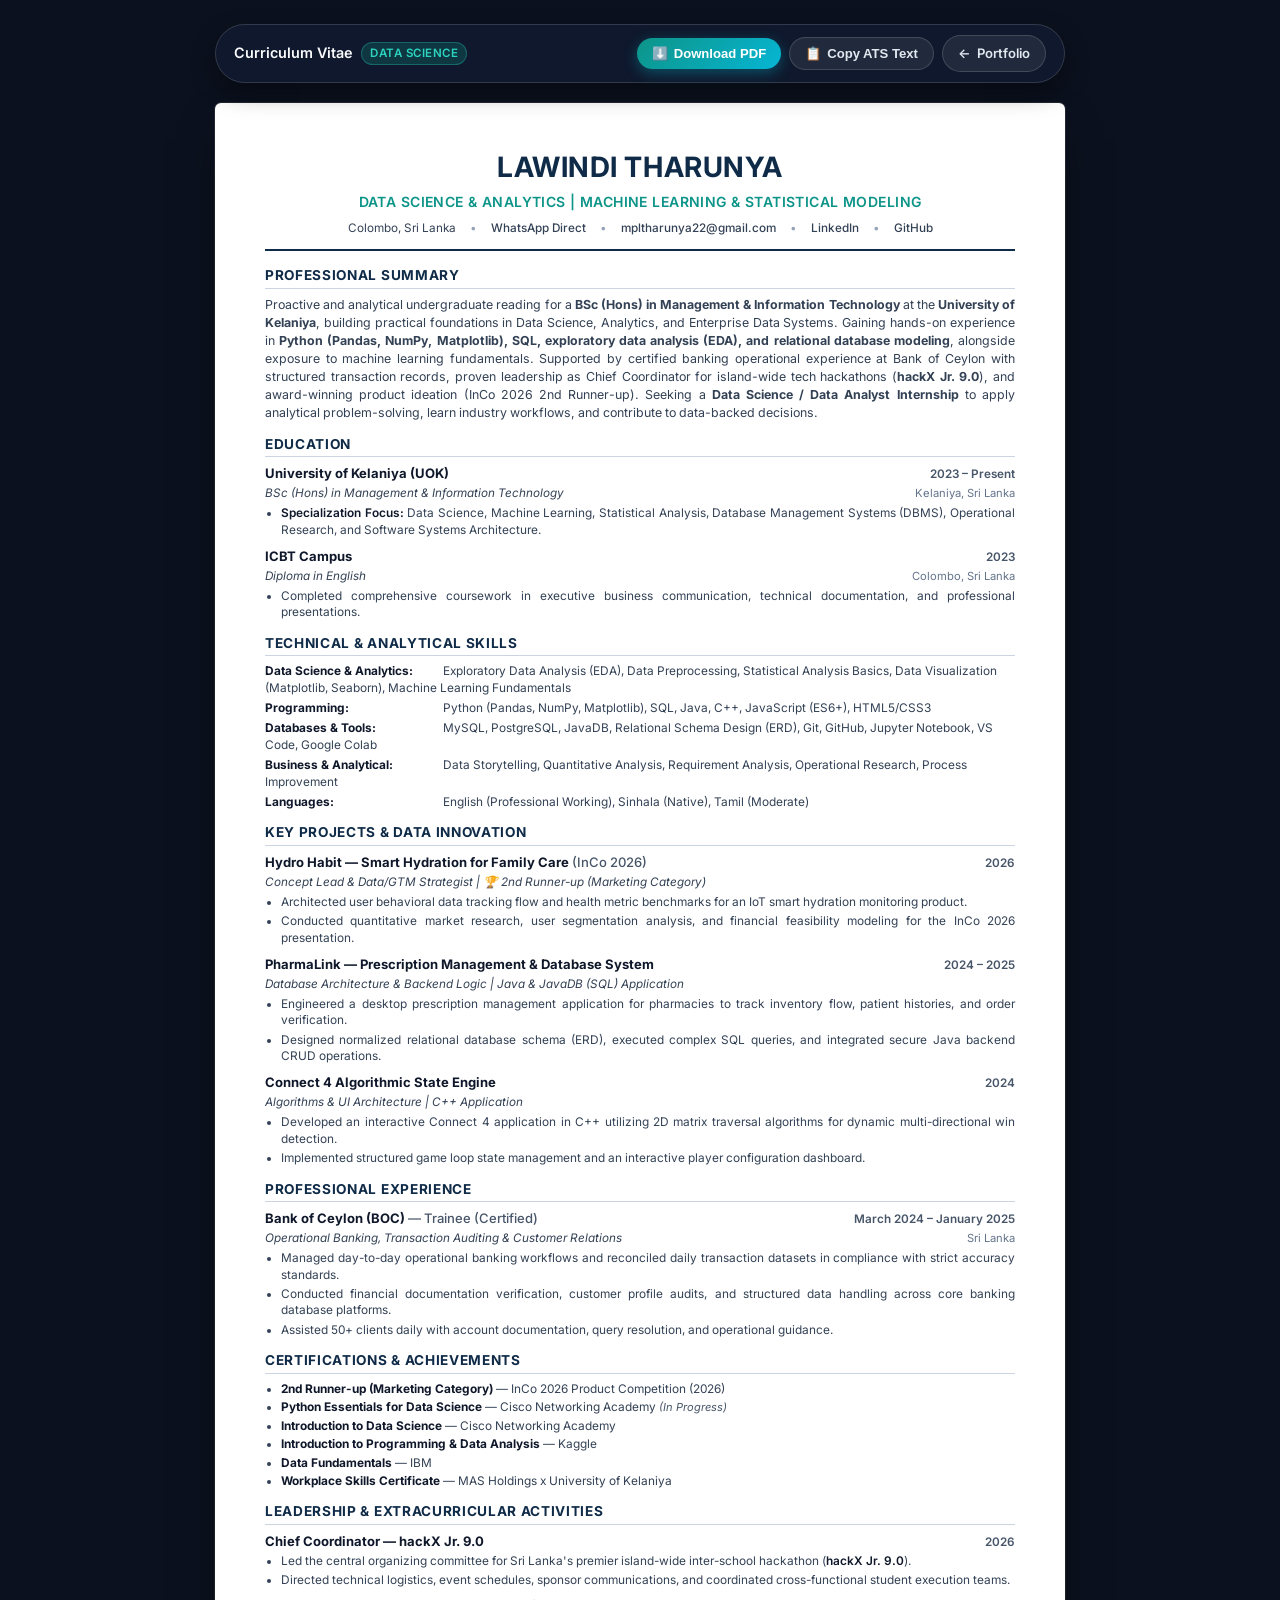
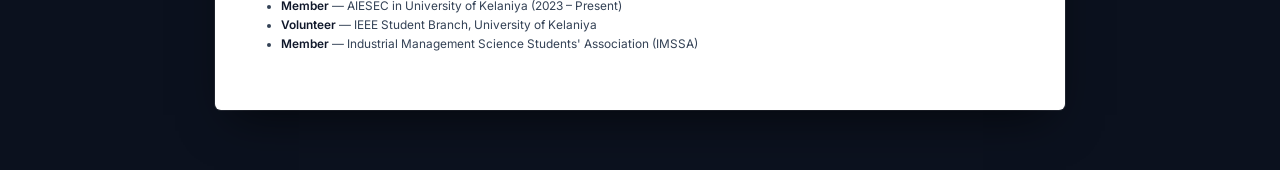
==== resume.html @ 9f5a9f1f "Update GitHub, LinkedIn, email and WhatsApp contact integrations with hidden phone display" ====
<!DOCTYPE html>
<html lang="en">
<head>
  <meta charset="UTF-8">
  <meta name="viewport" content="width=device-width, initial-scale=1.0">
  <title>Lawindi Tharunya — Data Science & Analytics Resume</title>
  <meta name="description" content="Official Resume of Lawindi Tharunya — BSc (Hons) Management & IT Undergraduate at University of Kelaniya, focusing on Data Science, Python, SQL, and Analytics.">
  <meta name="author" content="Lawindi Tharunya">

  <!-- Google Fonts: Inter -->
  <link rel="preconnect" href="https://fonts.googleapis.com">
  <link rel="preconnect" href="https://fonts.gstatic.com" crossorigin>
  <link href="https://fonts.googleapis.com/css2?family=Inter:wght@300;400;500;600;700&display=swap" rel="stylesheet">

  <style>
    /* ==========================================================================
       PROFESSIONAL EXECUTIVE DATA SCIENCE RESUME STYLESHEET
       Engineered for ATS parsing precision & executive readability:
       - Linear single-column parser hierarchy
       - Standard semantic tags (H1, H2, H3, P, UL, LI)
       - High contrast typography & optimal line height
       - Clean A4 / Letter print styles
       ========================================================================== */

    :root {
      --font-body: 'Inter', -apple-system, BlinkMacSystemFont, 'Segoe UI', Roboto, Helvetica, Arial, sans-serif;
      --bg-page: #0b111e;
      --bg-resume: #ffffff;
      --text-dark: #0f172a;
      --text-secondary: #334155;
      --text-muted: #64748b;
      --accent-navy: #0f2b48;
      --accent-teal: #0d9488;
      --border-light: #e2e8f0;
      --border-dark: #cbd5e1;
      --shadow-doc: 0 20px 45px -15px rgba(0, 0, 0, 0.6), 0 0 0 1px rgba(255, 255, 255, 0.1);
    }

    * {
      box-sizing: border-box;
      margin: 0;
      padding: 0;
    }

    body {
      font-family: var(--font-body);
      background-color: var(--bg-page);
      color: var(--text-dark);
      line-height: 1.45;
      font-size: 9.8pt;
      min-height: 100vh;
      display: flex;
      flex-direction: column;
      align-items: center;
      padding: 24px 15px 60px 15px;
      -webkit-font-smoothing: antialiased;
    }

    /* Floating Action Bar */
    .top-action-bar {
      position: sticky;
      top: 15px;
      z-index: 100;
      display: flex;
      align-items: center;
      justify-content: space-between;
      gap: 12px;
      max-width: 850px;
      width: 100%;
      margin-bottom: 20px;
      padding: 10px 18px;
      background: rgba(17, 26, 46, 0.92);
      backdrop-filter: blur(12px);
      -webkit-backdrop-filter: blur(12px);
      border: 1px solid rgba(255, 255, 255, 0.14);
      border-radius: 50px;
      box-shadow: 0 10px 25px rgba(0, 0, 0, 0.4);
    }

    .action-bar-left {
      display: flex;
      align-items: center;
      gap: 8px;
      color: #f8fafc;
      font-size: 0.9rem;
      font-weight: 600;
    }

    .action-bar-badge {
      font-size: 0.72rem;
      background: rgba(13, 148, 136, 0.25);
      color: #2dd4bf;
      padding: 2px 8px;
      border-radius: 12px;
      border: 1px solid rgba(45, 212, 191, 0.3);
      text-transform: uppercase;
      letter-spacing: 0.5px;
    }

    .action-bar-right {
      display: flex;
      align-items: center;
      gap: 8px;
    }

    .btn-action {
      display: inline-flex;
      align-items: center;
      gap: 6px;
      padding: 8px 15px;
      border-radius: 25px;
      font-size: 0.82rem;
      font-weight: 600;
      text-decoration: none;
      cursor: pointer;
      transition: all 0.2s ease;
      border: none;
    }

    .btn-primary-action {
      background: linear-gradient(135deg, #0d9488, #06b6d4);
      color: #ffffff;
      box-shadow: 0 4px 14px rgba(6, 182, 212, 0.35);
    }

    .btn-primary-action:hover {
      transform: translateY(-1px);
      box-shadow: 0 6px 18px rgba(6, 182, 212, 0.5);
    }

    .btn-secondary-action {
      background: rgba(255, 255, 255, 0.08);
      color: #e2e8f0;
      border: 1px solid rgba(255, 255, 255, 0.15);
    }

    .btn-secondary-action:hover {
      background: rgba(255, 255, 255, 0.16);
      color: #ffffff;
    }

    /* Executive Resume Document */
    .resume-document {
      width: 100%;
      max-width: 850px;
      background: var(--bg-resume);
      padding: 44px 50px;
      border-radius: 6px;
      box-shadow: var(--shadow-doc);
      color: var(--text-dark);
    }

    /* Resume Header */
    .resume-header {
      border-bottom: 2px solid var(--accent-navy);
      padding-bottom: 12px;
      margin-bottom: 15px;
      text-align: center;
    }

    .candidate-name {
      font-size: 21pt;
      font-weight: 700;
      color: var(--accent-navy);
      letter-spacing: 0.02em;
      text-transform: uppercase;
      margin-bottom: 4px;
    }

    .candidate-title {
      font-size: 10.5pt;
      font-weight: 600;
      color: var(--accent-teal);
      letter-spacing: 0.03em;
      text-transform: uppercase;
      margin-bottom: 8px;
    }

    .contact-line {
      display: flex;
      flex-wrap: wrap;
      justify-content: center;
      align-items: center;
      gap: 6px 14px;
      font-size: 8.8pt;
      color: var(--text-secondary);
    }

    .contact-item {
      display: inline-flex;
      align-items: center;
      gap: 3px;
    }

    .contact-item a {
      color: var(--text-secondary);
      text-decoration: none;
      font-weight: 500;
    }

    .contact-item a:hover {
      color: var(--accent-teal);
      text-decoration: underline;
    }

    .contact-separator {
      color: #94a3b8;
    }

    /* Section Styles */
    .resume-section {
      margin-bottom: 13px;
      page-break-inside: avoid;
    }

    .section-title {
      font-size: 10.2pt;
      font-weight: 700;
      color: var(--accent-navy);
      text-transform: uppercase;
      letter-spacing: 0.05em;
      border-bottom: 1.5px solid var(--border-dark);
      padding-bottom: 2px;
      margin-bottom: 7px;
    }

    /* Summary */
    .summary-text {
      font-size: 9.3pt;
      color: var(--text-secondary);
      line-height: 1.45;
      text-align: justify;
    }

    /* Entry Items */
    .resume-entry {
      margin-bottom: 9px;
      page-break-inside: avoid;
    }

    .entry-header {
      display: flex;
      justify-content: space-between;
      align-items: baseline;
      margin-bottom: 2px;
    }

    .entry-title {
      font-size: 9.8pt;
      font-weight: 700;
      color: #0f172a;
    }

    .entry-title .role-tag {
      font-weight: 500;
      color: #475569;
    }

    .entry-date {
      font-size: 8.8pt;
      font-weight: 600;
      color: #475569;
      text-align: right;
      white-space: nowrap;
    }

    .entry-subheader {
      display: flex;
      justify-content: space-between;
      align-items: baseline;
      font-size: 8.8pt;
      font-style: italic;
      color: #334155;
      margin-bottom: 3px;
    }

    .entry-location {
      font-style: normal;
      font-size: 8.4pt;
      color: #64748b;
    }

    /* Bullets */
    .bullet-list {
      list-style-type: disc;
      margin-left: 16px;
      padding-left: 0;
    }

    .bullet-list li {
      font-size: 8.9pt;
      color: var(--text-secondary);
      line-height: 1.38;
      margin-bottom: 3px;
      text-align: justify;
    }

    .bullet-list li strong {
      color: #0f172a;
      font-weight: 600;
    }

    /* Skills Rows */
    .skills-category-list {
      display: flex;
      flex-direction: column;
      gap: 4px;
    }

    .skill-category-row {
      font-size: 8.9pt;
      line-height: 1.38;
      color: var(--text-secondary);
    }

    .skill-category-name {
      font-weight: 700;
      color: #0f172a;
      min-width: 175px;
      display: inline-block;
    }

    /* Certifications List */
    .cert-list {
      list-style-type: disc;
      margin-left: 16px;
    }

    .cert-list li {
      font-size: 8.9pt;
      color: var(--text-secondary);
      margin-bottom: 2.5px;
      line-height: 1.35;
    }

    .cert-list li strong {
      color: #0f172a;
    }

    .cert-issuer-badge {
      font-size: 8.3pt;
      color: #475569;
      font-style: italic;
    }

    /* Toast Notification */
    .toast-popup {
      position: fixed;
      bottom: 24px;
      background: #0f172a;
      color: #f8fafc;
      padding: 10px 20px;
      border-radius: 30px;
      font-size: 0.85rem;
      font-weight: 500;
      border: 1px solid rgba(45, 212, 191, 0.4);
      box-shadow: 0 10px 25px rgba(0, 0, 0, 0.4);
      z-index: 9999;
      opacity: 0;
      transform: translateY(20px);
      transition: all 0.3s ease;
      pointer-events: none;
    }

    .toast-popup.show {
      opacity: 1;
      transform: translateY(0);
    }

    /* ==========================================================================
       PRINT STYLESHEET FOR CRISP A4 / LETTER PDF EXPORT
       ========================================================================== */
    @media print {
      @page {
        size: A4 portrait;
        margin: 10mm 12mm 10mm 12mm;
      }

      body {
        background-color: #ffffff !important;
        padding: 0 !important;
        margin: 0 !important;
        color: #000000 !important;
      }

      .top-action-bar, .toast-popup {
        display: none !important;
      }

      .resume-document {
        max-width: 100% !important;
        width: 100% !important;
        padding: 0 !important;
        margin: 0 !important;
        box-shadow: none !important;
        border-radius: 0 !important;
      }

      .resume-header {
        border-bottom-color: #000000 !important;
        margin-bottom: 10px !important;
        padding-bottom: 6px !important;
      }

      .candidate-name {
        color: #000000 !important;
        font-size: 18pt !important;
      }

      .candidate-title {
        color: #000000 !important;
        font-size: 9.5pt !important;
      }

      .section-title {
        color: #000000 !important;
        border-bottom-color: #000000 !important;
        font-size: 9.8pt !important;
        margin-bottom: 5px !important;
      }

      .resume-section {
        margin-bottom: 10px !important;
      }

      .entry-title {
        color: #000000 !important;
      }

      .bullet-list li strong {
        color: #000000 !important;
      }

      a {
        color: #000000 !important;
        text-decoration: none !important;
      }
    }

    @media screen and (max-width: 768px) {
      body {
        padding: 10px 8px 40px 8px;
      }

      .top-action-bar {
        flex-direction: column;
        align-items: stretch;
        border-radius: 16px;
      }

      .action-bar-right {
        justify-content: stretch;
      }

      .action-bar-right .btn-action {
        flex: 1;
        justify-content: center;
        padding: 8px 6px;
        font-size: 0.76rem;
      }

      .resume-document {
        padding: 24px 18px;
      }

      .candidate-name {
        font-size: 17pt;
      }

      .contact-line {
        flex-direction: column;
        gap: 4px;
      }

      .contact-separator {
        display: none;
      }

      .entry-header, .entry-subheader {
        flex-direction: column;
        align-items: flex-start;
      }

      .skill-category-name {
        display: block;
        margin-bottom: 2px;
      }
    }
  </style>
</head>
<body>

  <!-- Floating Action Bar -->
  <header class="top-action-bar" id="actionBar">
    <div class="action-bar-left">
      <span>Curriculum Vitae</span>
      <span class="action-bar-badge">Data Science</span>
    </div>
    <div class="action-bar-right">
      <button onclick="window.print()" class="btn-action btn-primary-action" title="Download or Print PDF">
        <span>⬇️</span> Download PDF
      </button>
      <button id="copyAtsBtn" class="btn-action btn-secondary-action" title="Copy ATS Plaintext Format">
        <span>📋</span> Copy ATS Text
      </button>
      <a href="index.html" class="btn-action btn-secondary-action" title="Return to Portfolio">
        <span>←</span> Portfolio
      </a>
    </div>
  </header>

  <!-- Resume Document Canvas -->
  <main class="resume-document" id="resumeDoc">

    <!-- Header -->
    <header class="resume-header">
      <h1 class="candidate-name">Lawindi Tharunya</h1>
      <div class="candidate-title">Data Science &amp; Analytics | Machine Learning &amp; Statistical Modeling</div>
      
      <div class="contact-line">
        <span class="contact-item">Colombo, Sri Lanka</span>
        <span class="contact-separator">•</span>
        <span class="contact-item"><a href="https://wa.me/94715435636" target="_blank" rel="noopener noreferrer" title="Chat on WhatsApp">WhatsApp Direct</a></span>
        <span class="contact-separator">•</span>
        <span class="contact-item"><a href="mailto:mpltharunya22@gmail.com">mpltharunya22@gmail.com</a></span>
        <span class="contact-separator">•</span>
        <span class="contact-item"><a href="https://www.linkedin.com/in/lawindi-tharunya" target="_blank" rel="noopener noreferrer">LinkedIn</a></span>
        <span class="contact-separator">•</span>
        <span class="contact-item"><a href="https://github.com/LavindiTharunya" target="_blank" rel="noopener noreferrer">GitHub</a></span>
      </div>
    </header>

    <!-- Summary -->
    <section class="resume-section">
      <h2 class="section-title">Professional Summary</h2>
      <p class="summary-text">
        Proactive and analytical undergraduate reading for a <strong>BSc (Hons) in Management &amp; Information Technology</strong> at the <strong>University of Kelaniya</strong>, building practical foundations in Data Science, Analytics, and Enterprise Data Systems. Gaining hands-on experience in <strong>Python (Pandas, NumPy, Matplotlib), SQL, exploratory data analysis (EDA), and relational database modeling</strong>, alongside exposure to machine learning fundamentals. Supported by certified banking operational experience at Bank of Ceylon with structured transaction records, proven leadership as Chief Coordinator for island-wide tech hackathons (<strong>hackX Jr. 9.0</strong>), and award-winning product ideation (InCo 2026 2nd Runner-up). Seeking a <strong>Data Science / Data Analyst Internship</strong> to apply analytical problem-solving, learn industry workflows, and contribute to data-backed decisions.
      </p>
    </section>

    <!-- Education -->
    <section class="resume-section">
      <h2 class="section-title">Education</h2>

      <div class="resume-entry">
        <div class="entry-header">
          <span class="entry-title">University of Kelaniya (UOK)</span>
          <span class="entry-date">2023 – Present</span>
        </div>
        <div class="entry-subheader">
          <span>BSc (Hons) in Management &amp; Information Technology</span>
          <span class="entry-location">Kelaniya, Sri Lanka</span>
        </div>
        <ul class="bullet-list">
          <li><strong>Specialization Focus:</strong> Data Science, Machine Learning, Statistical Analysis, Database Management Systems (DBMS), Operational Research, and Software Systems Architecture.</li>
        </ul>
      </div>

      <div class="resume-entry">
        <div class="entry-header">
          <span class="entry-title">ICBT Campus</span>
          <span class="entry-date">2023</span>
        </div>
        <div class="entry-subheader">
          <span>Diploma in English</span>
          <span class="entry-location">Colombo, Sri Lanka</span>
        </div>
        <ul class="bullet-list">
          <li>Completed comprehensive coursework in executive business communication, technical documentation, and professional presentations.</li>
        </ul>
      </div>
    </section>

    <!-- Technical & Analytical Skills -->
    <section class="resume-section">
      <h2 class="section-title">Technical &amp; Analytical Skills</h2>

      <div class="skills-category-list">
        <div class="skill-category-row">
          <span class="skill-category-name">Data Science &amp; Analytics:</span>
          <span>Exploratory Data Analysis (EDA), Data Preprocessing, Statistical Analysis Basics, Data Visualization (Matplotlib, Seaborn), Machine Learning Fundamentals</span>
        </div>
        <div class="skill-category-row">
          <span class="skill-category-name">Programming:</span>
          <span>Python (Pandas, NumPy, Matplotlib), SQL, Java, C++, JavaScript (ES6+), HTML5/CSS3</span>
        </div>
        <div class="skill-category-row">
          <span class="skill-category-name">Databases &amp; Tools:</span>
          <span>MySQL, PostgreSQL, JavaDB, Relational Schema Design (ERD), Git, GitHub, Jupyter Notebook, VS Code, Google Colab</span>
        </div>
        <div class="skill-category-row">
          <span class="skill-category-name">Business &amp; Analytical:</span>
          <span>Data Storytelling, Quantitative Analysis, Requirement Analysis, Operational Research, Process Improvement</span>
        </div>
        <div class="skill-category-row">
          <span class="skill-category-name">Languages:</span>
          <span>English (Professional Working), Sinhala (Native), Tamil (Moderate)</span>
        </div>
      </div>
    </section>

    <!-- Key Projects -->
    <section class="resume-section">
      <h2 class="section-title">Key Projects &amp; Data Innovation</h2>

      <!-- Project 1 -->
      <div class="resume-entry">
        <div class="entry-header">
          <span class="entry-title">Hydro Habit — Smart Hydration for Family Care <span class="role-tag">(InCo 2026)</span></span>
          <span class="entry-date">2026</span>
        </div>
        <div class="entry-subheader">
          <span>Concept Lead &amp; Data/GTM Strategist | 🏆 2nd Runner-up (Marketing Category)</span>
        </div>
        <ul class="bullet-list">
          <li>Architected user behavioral data tracking flow and health metric benchmarks for an IoT smart hydration monitoring product.</li>
          <li>Conducted quantitative market research, user segmentation analysis, and financial feasibility modeling for the InCo 2026 presentation.</li>
        </ul>
      </div>

      <!-- Project 2 -->
      <div class="resume-entry">
        <div class="entry-header">
          <span class="entry-title">PharmaLink — Prescription Management &amp; Database System</span>
          <span class="entry-date">2024 – 2025</span>
        </div>
        <div class="entry-subheader">
          <span>Database Architecture &amp; Backend Logic | Java &amp; JavaDB (SQL) Application</span>
        </div>
        <ul class="bullet-list">
          <li>Engineered a desktop prescription management application for pharmacies to track inventory flow, patient histories, and order verification.</li>
          <li>Designed normalized relational database schema (ERD), executed complex SQL queries, and integrated secure Java backend CRUD operations.</li>
        </ul>
      </div>

      <!-- Project 3 -->
      <div class="resume-entry">
        <div class="entry-header">
          <span class="entry-title">Connect 4 Algorithmic State Engine</span>
          <span class="entry-date">2024</span>
        </div>
        <div class="entry-subheader">
          <span>Algorithms &amp; UI Architecture | C++ Application</span>
        </div>
        <ul class="bullet-list">
          <li>Developed an interactive Connect 4 application in C++ utilizing 2D matrix traversal algorithms for dynamic multi-directional win detection.</li>
          <li>Implemented structured game loop state management and an interactive player configuration dashboard.</li>
        </ul>
      </div>
    </section>

    <!-- Professional Experience -->
    <section class="resume-section">
      <h2 class="section-title">Professional Experience</h2>

      <div class="resume-entry">
        <div class="entry-header">
          <span class="entry-title">Bank of Ceylon (BOC) <span class="role-tag">— Trainee (Certified)</span></span>
          <span class="entry-date">March 2024 – January 2025</span>
        </div>
        <div class="entry-subheader">
          <span>Operational Banking, Transaction Auditing &amp; Customer Relations</span>
          <span class="entry-location">Sri Lanka</span>
        </div>
        <ul class="bullet-list">
          <li>Managed day-to-day operational banking workflows and reconciled daily transaction datasets in compliance with strict accuracy standards.</li>
          <li>Conducted financial documentation verification, customer profile audits, and structured data handling across core banking database platforms.</li>
          <li>Assisted 50+ clients daily with account documentation, query resolution, and operational guidance.</li>
        </ul>
      </div>
    </section>

    <!-- Certifications -->
    <section class="resume-section">
      <h2 class="section-title">Certifications &amp; Achievements</h2>

      <ul class="cert-list">
        <li><strong>2nd Runner-up (Marketing Category)</strong> — InCo 2026 Product Competition (2026)</li>
        <li><strong>Python Essentials for Data Science</strong> — Cisco Networking Academy <span class="cert-issuer-badge">(In Progress)</span></li>
        <li><strong>Introduction to Data Science</strong> — Cisco Networking Academy</li>
        <li><strong>Introduction to Programming &amp; Data Analysis</strong> — Kaggle</li>
        <li><strong>Data Fundamentals</strong> — IBM</li>
        <li><strong>Workplace Skills Certificate</strong> — MAS Holdings x University of Kelaniya</li>
      </ul>
    </section>

    <!-- Leadership -->
    <section class="resume-section">
      <h2 class="section-title">Leadership &amp; Extracurricular Activities</h2>

      <div class="resume-entry">
        <div class="entry-header">
          <span class="entry-title">Chief Coordinator — hackX Jr. 9.0</span>
          <span class="entry-date">2026</span>
        </div>
        <ul class="bullet-list">
          <li>Led the central organizing committee for Sri Lanka's premier island-wide inter-school hackathon (<strong>hackX Jr. 9.0</strong>).</li>
          <li>Directed technical logistics, event schedules, sponsor communications, and coordinated cross-functional student execution teams.</li>
        </ul>
      </div>

      <div class="resume-entry" style="margin-bottom: 0;">
        <ul class="bullet-list">
          <li><strong>Member</strong> — AIESEC in University of Kelaniya (2023 – Present)</li>
          <li><strong>Volunteer</strong> — IEEE Student Branch, University of Kelaniya</li>
          <li><strong>Member</strong> — Industrial Management Science Students' Association (IMSSA)</li>
        </ul>
      </div>
    </section>

  </main>

  <div id="toastPopup" class="toast-popup">
    <span>📋</span> Plaintext ATS Resume copied to clipboard!
  </div>

  <script>
    const atsPlainText = `LAWINDI THARUNYA
Data Science & Analytics | Machine Learning & Statistical Modeling
Colombo, Sri Lanka | WhatsApp: Direct Message | Email: mpltharunya22@gmail.com
LinkedIn: linkedin.com/in/lawindi-tharunya | GitHub: github.com/LavindiTharunya

============================================================
PROFESSIONAL SUMMARY
============================================================
Proactive and analytical undergraduate reading for a BSc (Hons) in Management & Information Technology at the University of Kelaniya, building practical foundations in Data Science, Analytics, and Enterprise Data Systems. Gaining hands-on experience in Python (Pandas, NumPy, Matplotlib), SQL, exploratory data analysis (EDA), and relational database modeling, alongside exposure to machine learning fundamentals. Supported by certified banking operational experience at Bank of Ceylon with structured transaction records, proven leadership as Chief Coordinator for island-wide tech hackathons (hackX Jr. 9.0), and award-winning product ideation (InCo 2026 2nd Runner-up). Seeking a Data Science / Data Analyst Internship to apply analytical problem-solving, learn industry workflows, and contribute to data-backed decisions.

============================================================
EDUCATION
============================================================
BSc (Hons) in Management & Information Technology | 2023 - Present
University of Kelaniya, Sri Lanka
- Specialization Focus: Data Science, Machine Learning, Statistical Analysis, Database Management Systems (DBMS), Operational Research, and Software Systems Architecture.

Diploma in English | 2023
ICBT Campus, Sri Lanka
- Coursework: Executive Business Communication, Technical Documentation, Professional Presentations.

============================================================
TECHNICAL & ANALYTICAL SKILLS
============================================================
- Data Science & Analytics: Exploratory Data Analysis (EDA), Data Preprocessing, Statistical Analysis Basics, Data Visualization (Matplotlib, Seaborn), Machine Learning Fundamentals
- Programming: Python (Pandas, NumPy, Matplotlib), SQL, Java, C++, JavaScript (ES6+), HTML5/CSS3
- Databases & Tools: MySQL, PostgreSQL, JavaDB, Relational Schema Design (ERD), Git, GitHub, Jupyter Notebook, VS Code, Google Colab
- Business & Analytical: Data Storytelling, Quantitative Analysis, Requirement Analysis, Operational Research, Process Improvement
- Languages: English (Professional Working), Sinhala (Native), Tamil (Moderate)

============================================================
KEY PROJECTS & DATA INNOVATION
============================================================
Hydro Habit - Smart Hydration for Family Care (InCo 2026) | 2026
Role: Concept Lead & Data/GTM Strategist | Award: 2nd Runner-up (Marketing Category)
- Architected user behavioral data tracking flow and health metric benchmarks for an IoT smart hydration monitoring product.
- Conducted quantitative market research, user segmentation analysis, and financial feasibility modeling for InCo 2026.

PharmaLink - Prescription Management & Database System | 2024 - 2025
Role: Database Architecture & Backend Logic | Stack: Java, JavaDB, SQL
- Engineered a desktop prescription management application for pharmacies to track inventory flow and patient records.
- Designed normalized relational database schema (ERD), implemented SQL queries, and integrated Java CRUD operations.

Connect 4 Algorithmic State Engine | 2024
Role: Algorithms & UI Architecture | Stack: C++
- Developed an interactive Connect 4 application in C++ utilizing 2D matrix traversal algorithms for dynamic win detection.
- Implemented structured game loop state management and an interactive player configuration dashboard.

============================================================
PROFESSIONAL EXPERIENCE
============================================================
Bank of Ceylon (BOC) | Trainee (Certified)
March 2024 - January 2025 | Sri Lanka
- Managed day-to-day operational banking workflows and reconciled daily transaction datasets in compliance with strict accuracy standards.
- Conducted financial documentation verification, customer profile audits, and structured data handling across core banking database platforms.
- Assisted 50+ clients daily with account documentation, query resolution, and operational guidance.

============================================================
CERTIFICATIONS & AWARDS
============================================================
- 2nd Runner-up (Marketing Category) - InCo 2026 Product Competition (2026)
- Python Essentials for Data Science - Cisco Networking Academy (In Progress)
- Introduction to Data Science - Cisco Networking Academy
- Introduction to Programming & Data Analysis - Kaggle
- Data Fundamentals - IBM
- Workplace Skills Certificate - MAS Holdings x University of Kelaniya

============================================================
LEADERSHIP & EXTRACURRICULAR INVOLVEMENT
============================================================
- Chief Coordinator - hackX Jr. 9.0 (2026): Led central organizing committee for premier island-wide inter-school hackathon.
- Member - AIESEC in University of Kelaniya (2023 - Present)
- Volunteer - IEEE Student Branch, University of Kelaniya
- Member - Industrial Management Science Students' Association (IMSSA)`;

    function showToast() {
      const toast = document.getElementById('toastPopup');
      if (!toast) return;
      toast.classList.add('show');
      setTimeout(() => toast.classList.remove('show'), 2600);
    }

    const copyBtn = document.getElementById('copyAtsBtn');
    if (copyBtn) {
      copyBtn.addEventListener('click', () => {
        navigator.clipboard.writeText(atsPlainText).then(() => {
          showToast();
        }).catch(() => {
          const ta = document.createElement('textarea');
          ta.value = atsPlainText;
          document.body.appendChild(ta);
          ta.select();
          document.execCommand('copy');
          document.body.removeChild(ta);
          showToast();
        });
      });
    }

    window.addEventListener('DOMContentLoaded', () => {
      const urlParams = new URLSearchParams(window.location.search);
      if (urlParams.get('print') === 'true' || urlParams.get('download') === 'pdf') {
        setTimeout(() => {
          window.print();
        }, 400);
      }
    });
  </script>
</body>
</html>
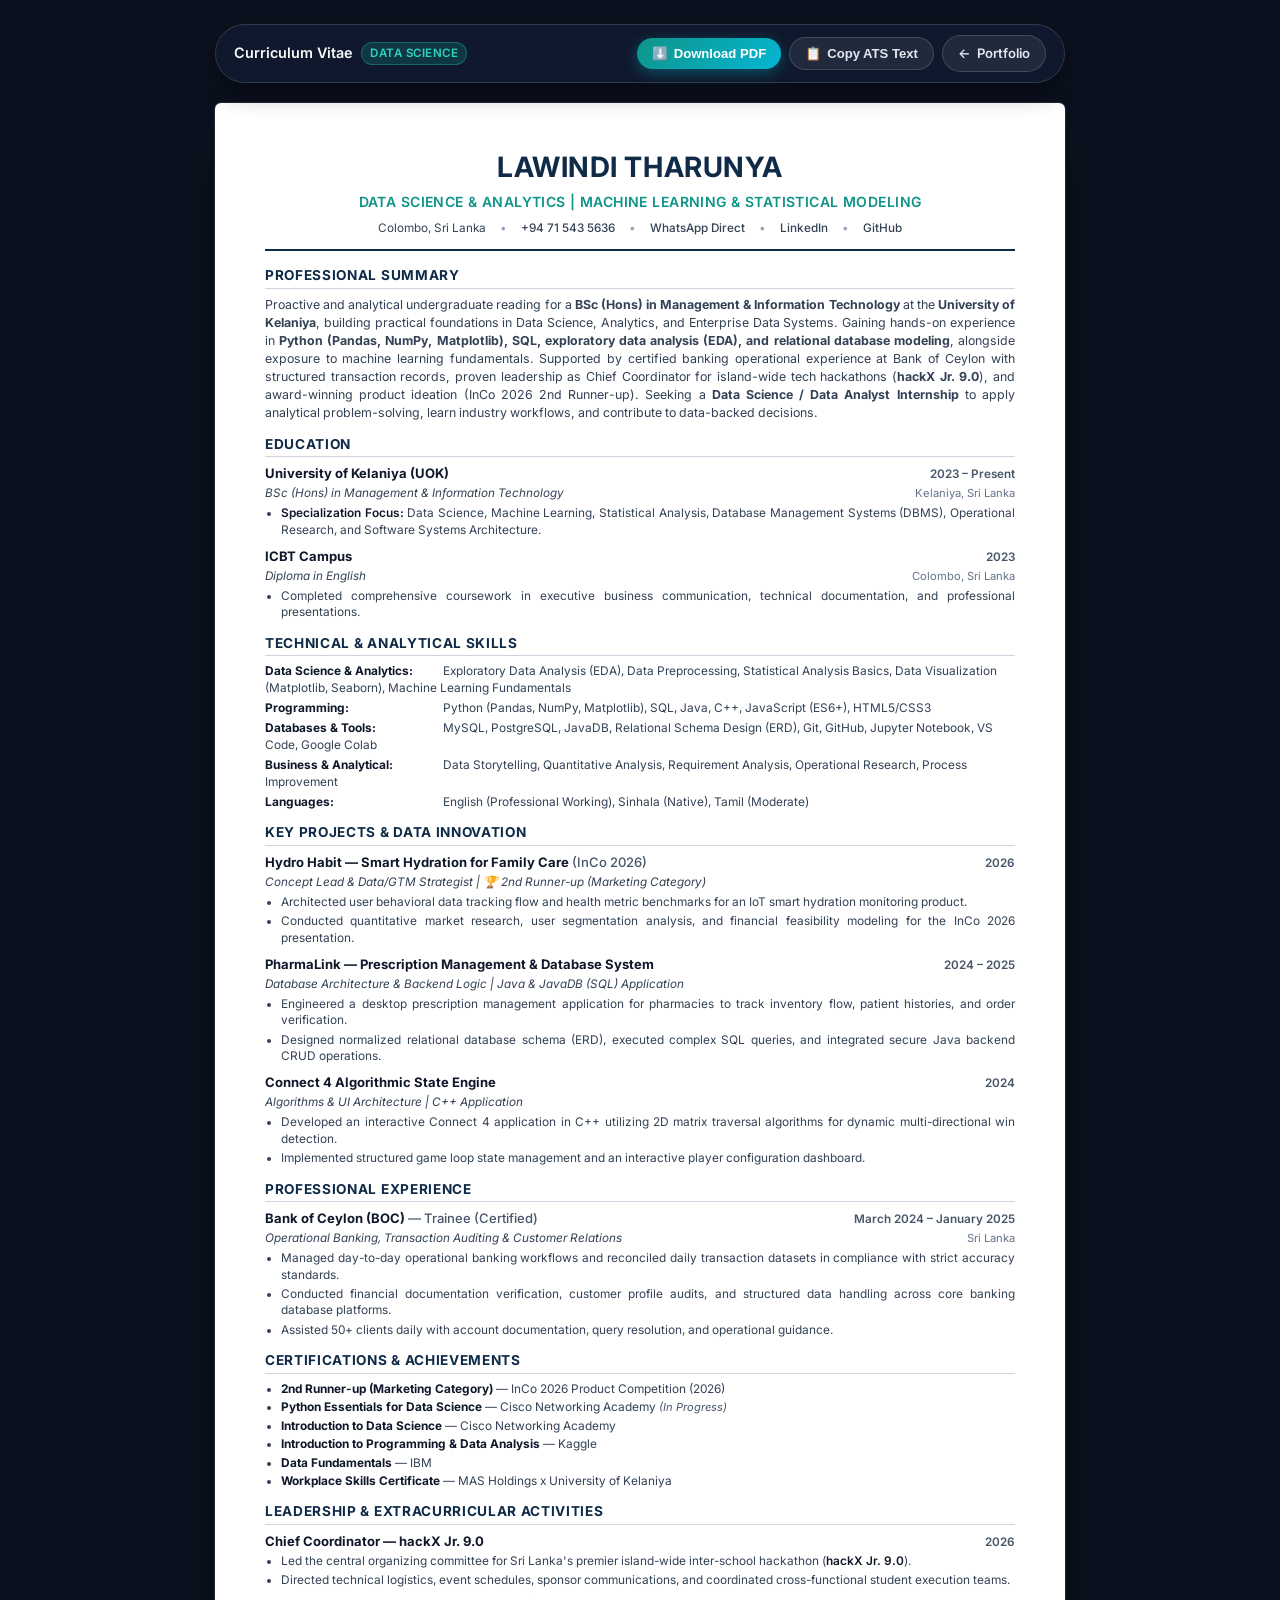
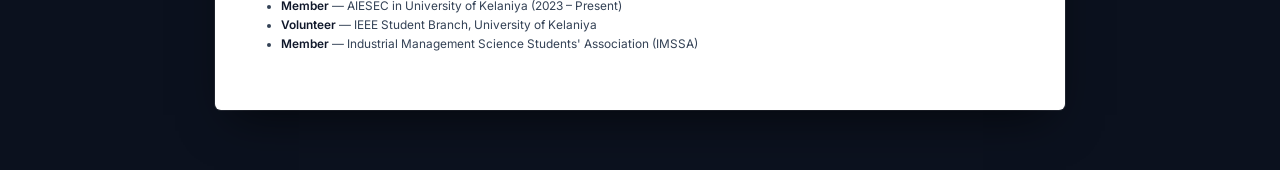
==== commit ee790177: "Update contact channels: display phone number and route messages directly via WhatsApp" ====
--- a/resume.html
+++ b/resume.html
@@ -520,9 +520,9 @@
       <div class="contact-line">
         <span class="contact-item">Colombo, Sri Lanka</span>
         <span class="contact-separator">•</span>
+        <span class="contact-item"><a href="tel:+94715435636" title="Call Lawindi">+94 71 543 5636</a></span>
+        <span class="contact-separator">•</span>
         <span class="contact-item"><a href="https://wa.me/94715435636" target="_blank" rel="noopener noreferrer" title="Chat on WhatsApp">WhatsApp Direct</a></span>
-        <span class="contact-separator">•</span>
-        <span class="contact-item"><a href="mailto:mpltharunya22@gmail.com">mpltharunya22@gmail.com</a></span>
         <span class="contact-separator">•</span>
         <span class="contact-item"><a href="https://www.linkedin.com/in/lawindi-tharunya" target="_blank" rel="noopener noreferrer">LinkedIn</a></span>
         <span class="contact-separator">•</span>
@@ -717,7 +717,7 @@
   <script>
     const atsPlainText = `LAWINDI THARUNYA
 Data Science & Analytics | Machine Learning & Statistical Modeling
-Colombo, Sri Lanka | WhatsApp: Direct Message | Email: mpltharunya22@gmail.com
+Colombo, Sri Lanka | Phone / WhatsApp: +94 71 543 5636
 LinkedIn: linkedin.com/in/lawindi-tharunya | GitHub: github.com/LavindiTharunya
 
 ============================================================
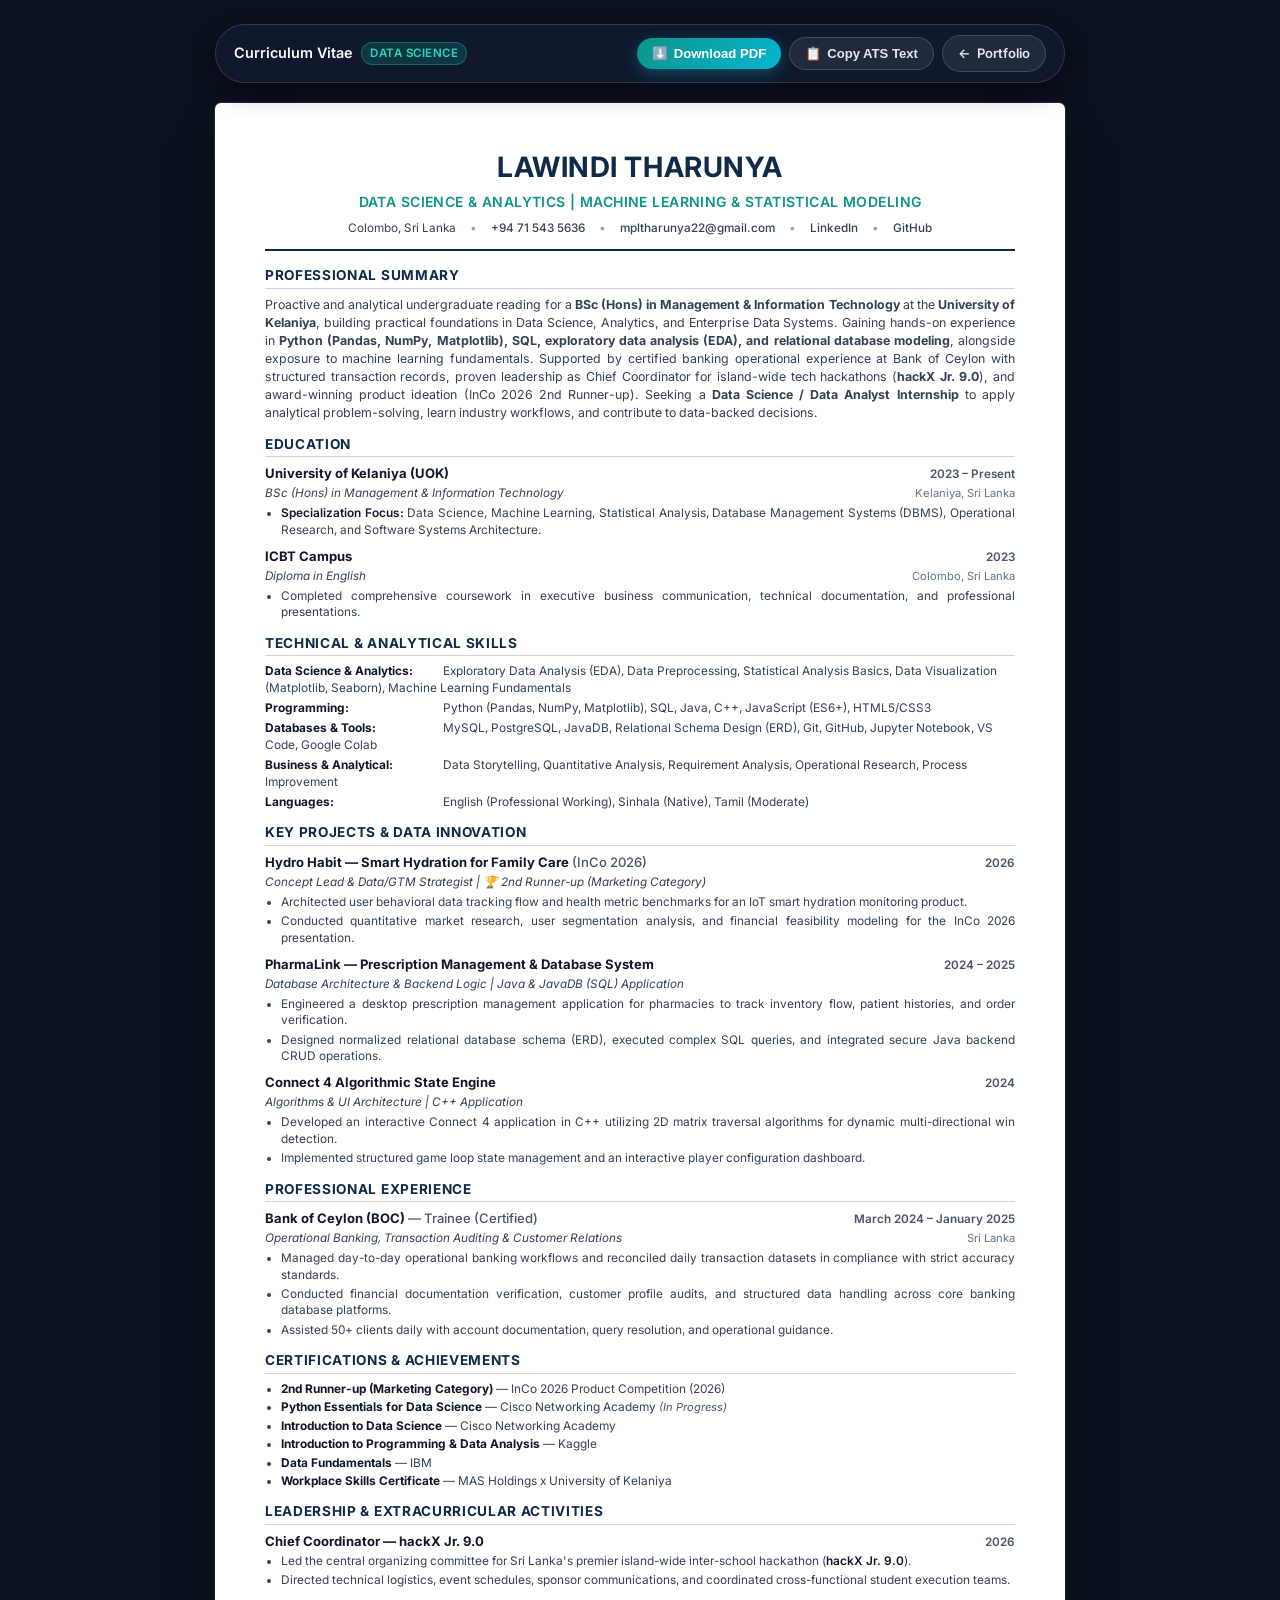
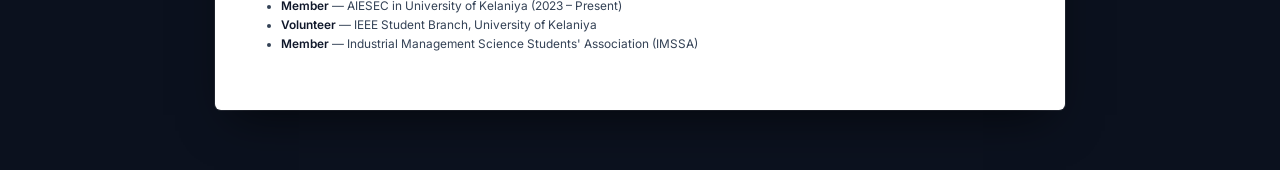
==== commit a6832e0e: "Remove WhatsApp direct and configure email contact (mpltharunya22@gmail.com) alongside phone number" ====
--- a/resume.html
+++ b/resume.html
@@ -522,7 +522,7 @@
         <span class="contact-separator">•</span>
         <span class="contact-item"><a href="tel:+94715435636" title="Call Lawindi">+94 71 543 5636</a></span>
         <span class="contact-separator">•</span>
-        <span class="contact-item"><a href="https://wa.me/94715435636" target="_blank" rel="noopener noreferrer" title="Chat on WhatsApp">WhatsApp Direct</a></span>
+        <span class="contact-item"><a href="mailto:mpltharunya22@gmail.com" title="Email Lawindi">mpltharunya22@gmail.com</a></span>
         <span class="contact-separator">•</span>
         <span class="contact-item"><a href="https://www.linkedin.com/in/lawindi-tharunya" target="_blank" rel="noopener noreferrer">LinkedIn</a></span>
         <span class="contact-separator">•</span>
@@ -717,7 +717,7 @@
   <script>
     const atsPlainText = `LAWINDI THARUNYA
 Data Science & Analytics | Machine Learning & Statistical Modeling
-Colombo, Sri Lanka | Phone / WhatsApp: +94 71 543 5636
+Colombo, Sri Lanka | Phone: +94 71 543 5636 | Email: mpltharunya22@gmail.com
 LinkedIn: linkedin.com/in/lawindi-tharunya | GitHub: github.com/LavindiTharunya
 
 ============================================================
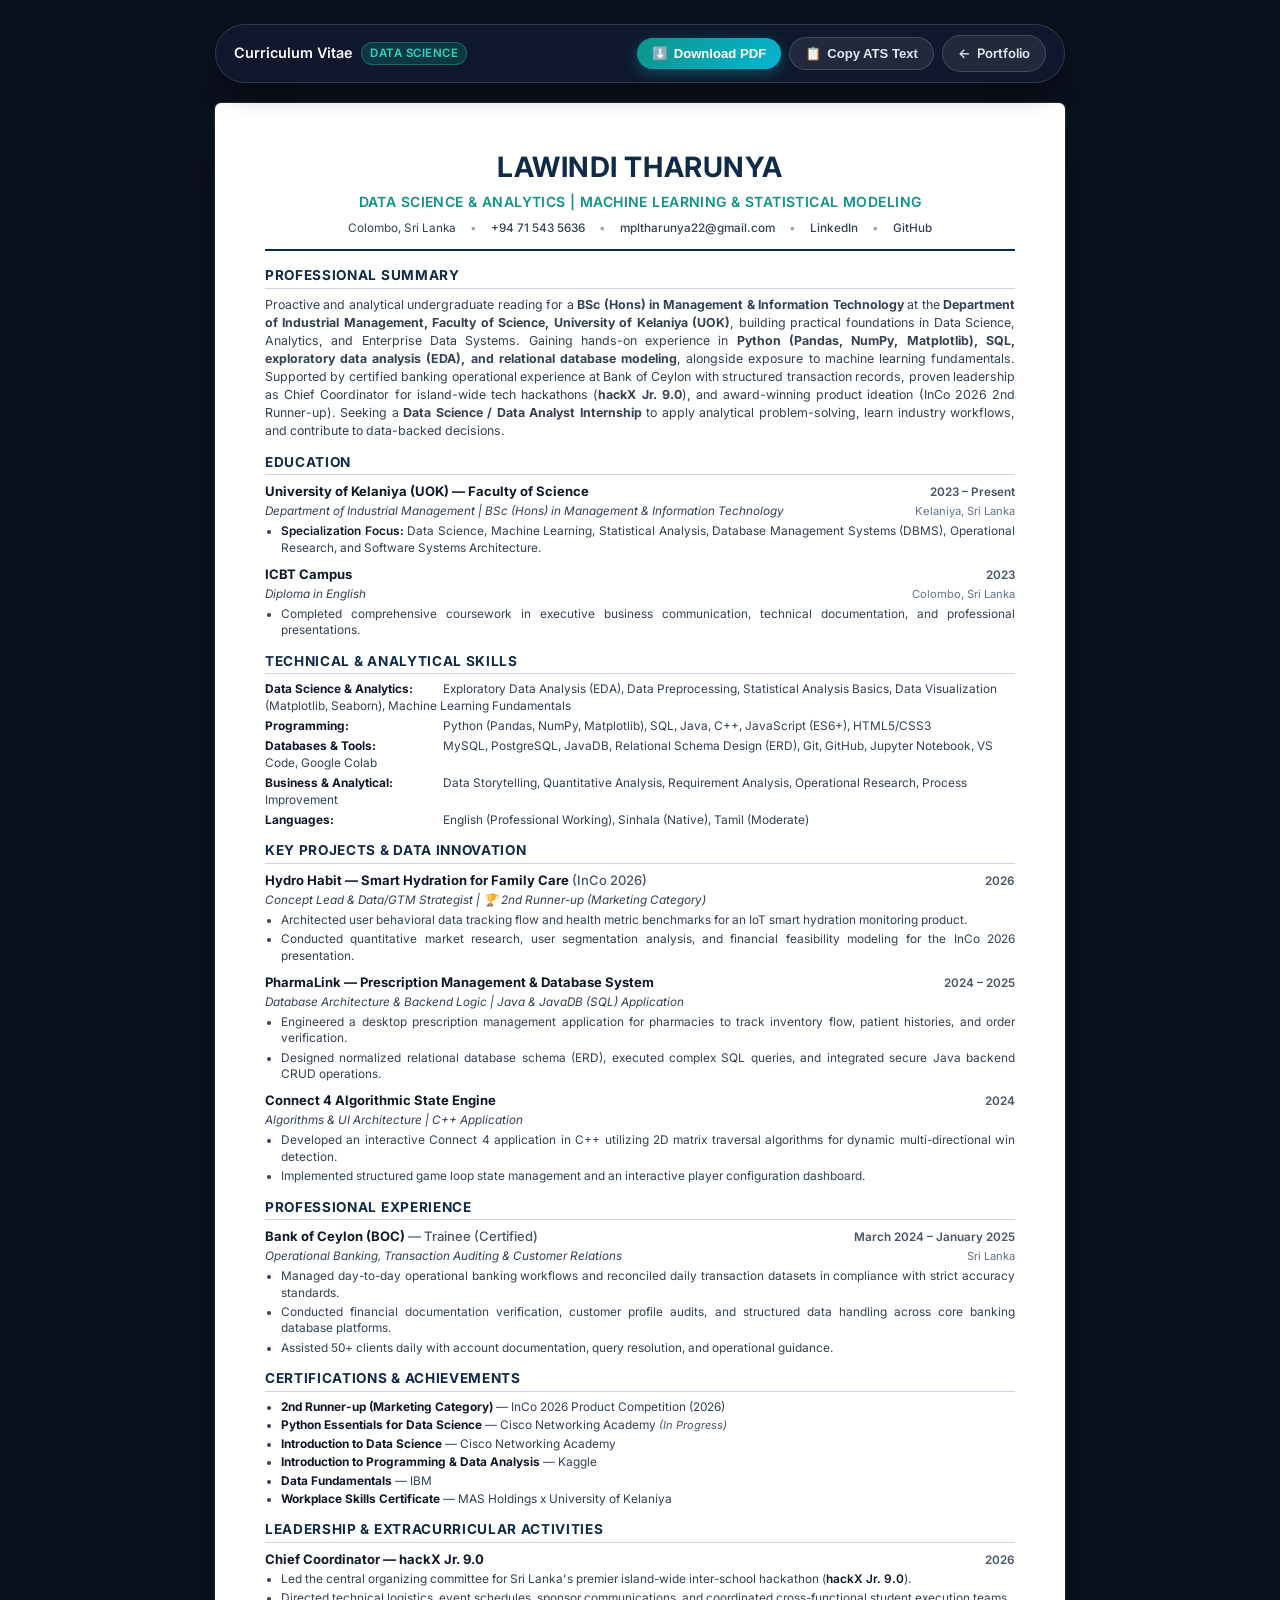
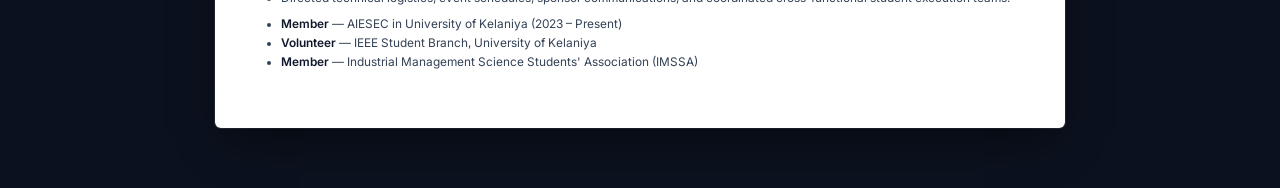
==== commit 98bf7efc: "Update education and academic affiliation to Department of Industrial Management, Faculty of Science" ====
--- a/resume.html
+++ b/resume.html
@@ -534,7 +534,7 @@
     <section class="resume-section">
       <h2 class="section-title">Professional Summary</h2>
       <p class="summary-text">
-        Proactive and analytical undergraduate reading for a <strong>BSc (Hons) in Management &amp; Information Technology</strong> at the <strong>University of Kelaniya</strong>, building practical foundations in Data Science, Analytics, and Enterprise Data Systems. Gaining hands-on experience in <strong>Python (Pandas, NumPy, Matplotlib), SQL, exploratory data analysis (EDA), and relational database modeling</strong>, alongside exposure to machine learning fundamentals. Supported by certified banking operational experience at Bank of Ceylon with structured transaction records, proven leadership as Chief Coordinator for island-wide tech hackathons (<strong>hackX Jr. 9.0</strong>), and award-winning product ideation (InCo 2026 2nd Runner-up). Seeking a <strong>Data Science / Data Analyst Internship</strong> to apply analytical problem-solving, learn industry workflows, and contribute to data-backed decisions.
+        Proactive and analytical undergraduate reading for a <strong>BSc (Hons) in Management &amp; Information Technology</strong> at the <strong>Department of Industrial Management, Faculty of Science, University of Kelaniya (UOK)</strong>, building practical foundations in Data Science, Analytics, and Enterprise Data Systems. Gaining hands-on experience in <strong>Python (Pandas, NumPy, Matplotlib), SQL, exploratory data analysis (EDA), and relational database modeling</strong>, alongside exposure to machine learning fundamentals. Supported by certified banking operational experience at Bank of Ceylon with structured transaction records, proven leadership as Chief Coordinator for island-wide tech hackathons (<strong>hackX Jr. 9.0</strong>), and award-winning product ideation (InCo 2026 2nd Runner-up). Seeking a <strong>Data Science / Data Analyst Internship</strong> to apply analytical problem-solving, learn industry workflows, and contribute to data-backed decisions.
       </p>
     </section>
 
@@ -544,11 +544,11 @@
 
       <div class="resume-entry">
         <div class="entry-header">
-          <span class="entry-title">University of Kelaniya (UOK)</span>
+          <span class="entry-title">University of Kelaniya (UOK) — Faculty of Science</span>
           <span class="entry-date">2023 – Present</span>
         </div>
         <div class="entry-subheader">
-          <span>BSc (Hons) in Management &amp; Information Technology</span>
+          <span>Department of Industrial Management | BSc (Hons) in Management &amp; Information Technology</span>
           <span class="entry-location">Kelaniya, Sri Lanka</span>
         </div>
         <ul class="bullet-list">
@@ -723,13 +723,13 @@
 ============================================================
 PROFESSIONAL SUMMARY
 ============================================================
-Proactive and analytical undergraduate reading for a BSc (Hons) in Management & Information Technology at the University of Kelaniya, building practical foundations in Data Science, Analytics, and Enterprise Data Systems. Gaining hands-on experience in Python (Pandas, NumPy, Matplotlib), SQL, exploratory data analysis (EDA), and relational database modeling, alongside exposure to machine learning fundamentals. Supported by certified banking operational experience at Bank of Ceylon with structured transaction records, proven leadership as Chief Coordinator for island-wide tech hackathons (hackX Jr. 9.0), and award-winning product ideation (InCo 2026 2nd Runner-up). Seeking a Data Science / Data Analyst Internship to apply analytical problem-solving, learn industry workflows, and contribute to data-backed decisions.
+Proactive and analytical undergraduate reading for a BSc (Hons) in Management & Information Technology at the Department of Industrial Management, Faculty of Science, University of Kelaniya (UOK), building practical foundations in Data Science, Analytics, and Enterprise Data Systems. Gaining hands-on experience in Python (Pandas, NumPy, Matplotlib), SQL, exploratory data analysis (EDA), and relational database modeling, alongside exposure to machine learning fundamentals. Supported by certified banking operational experience at Bank of Ceylon with structured transaction records, proven leadership as Chief Coordinator for island-wide tech hackathons (hackX Jr. 9.0), and award-winning product ideation (InCo 2026 2nd Runner-up). Seeking a Data Science / Data Analyst Internship to apply analytical problem-solving, learn industry workflows, and contribute to data-backed decisions.
 
 ============================================================
 EDUCATION
 ============================================================
 BSc (Hons) in Management & Information Technology | 2023 - Present
-University of Kelaniya, Sri Lanka
+Department of Industrial Management, Faculty of Science, University of Kelaniya (UOK), Sri Lanka
 - Specialization Focus: Data Science, Machine Learning, Statistical Analysis, Database Management Systems (DBMS), Operational Research, and Software Systems Architecture.
 
 Diploma in English | 2023
